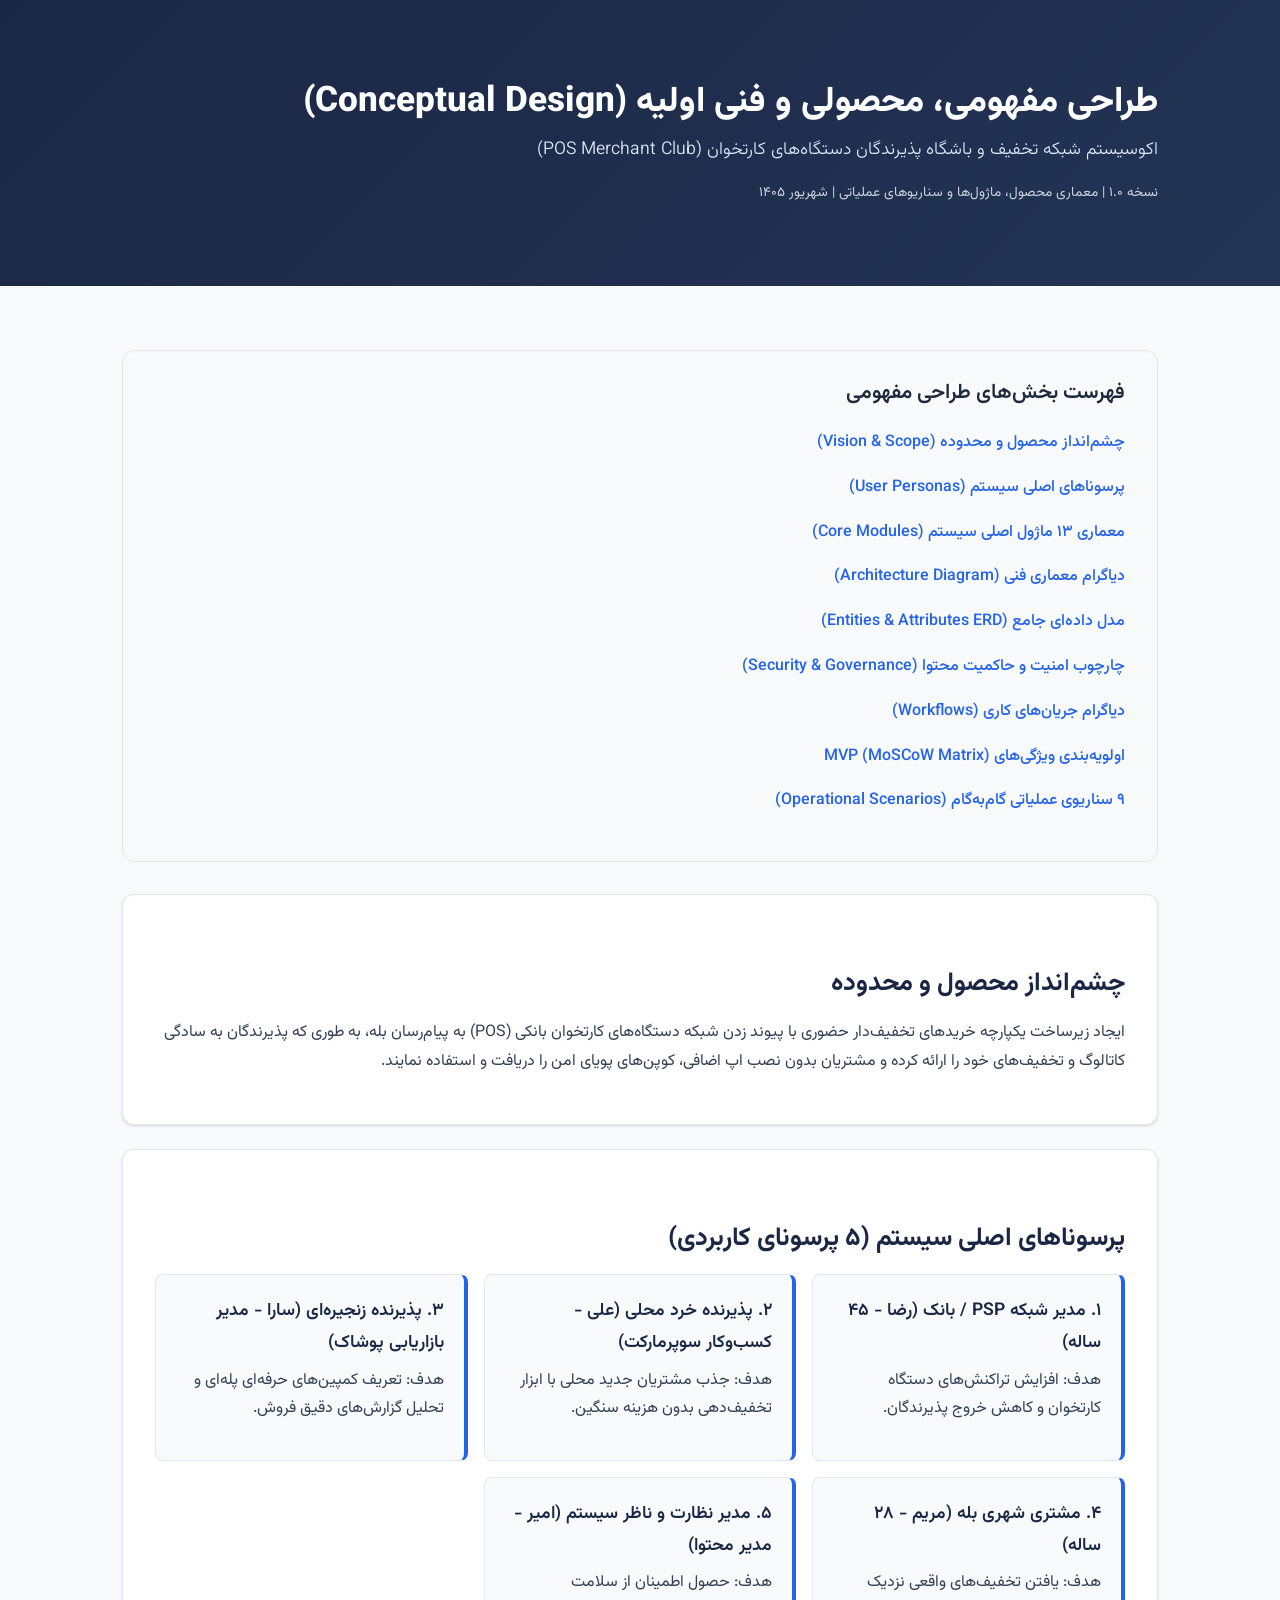
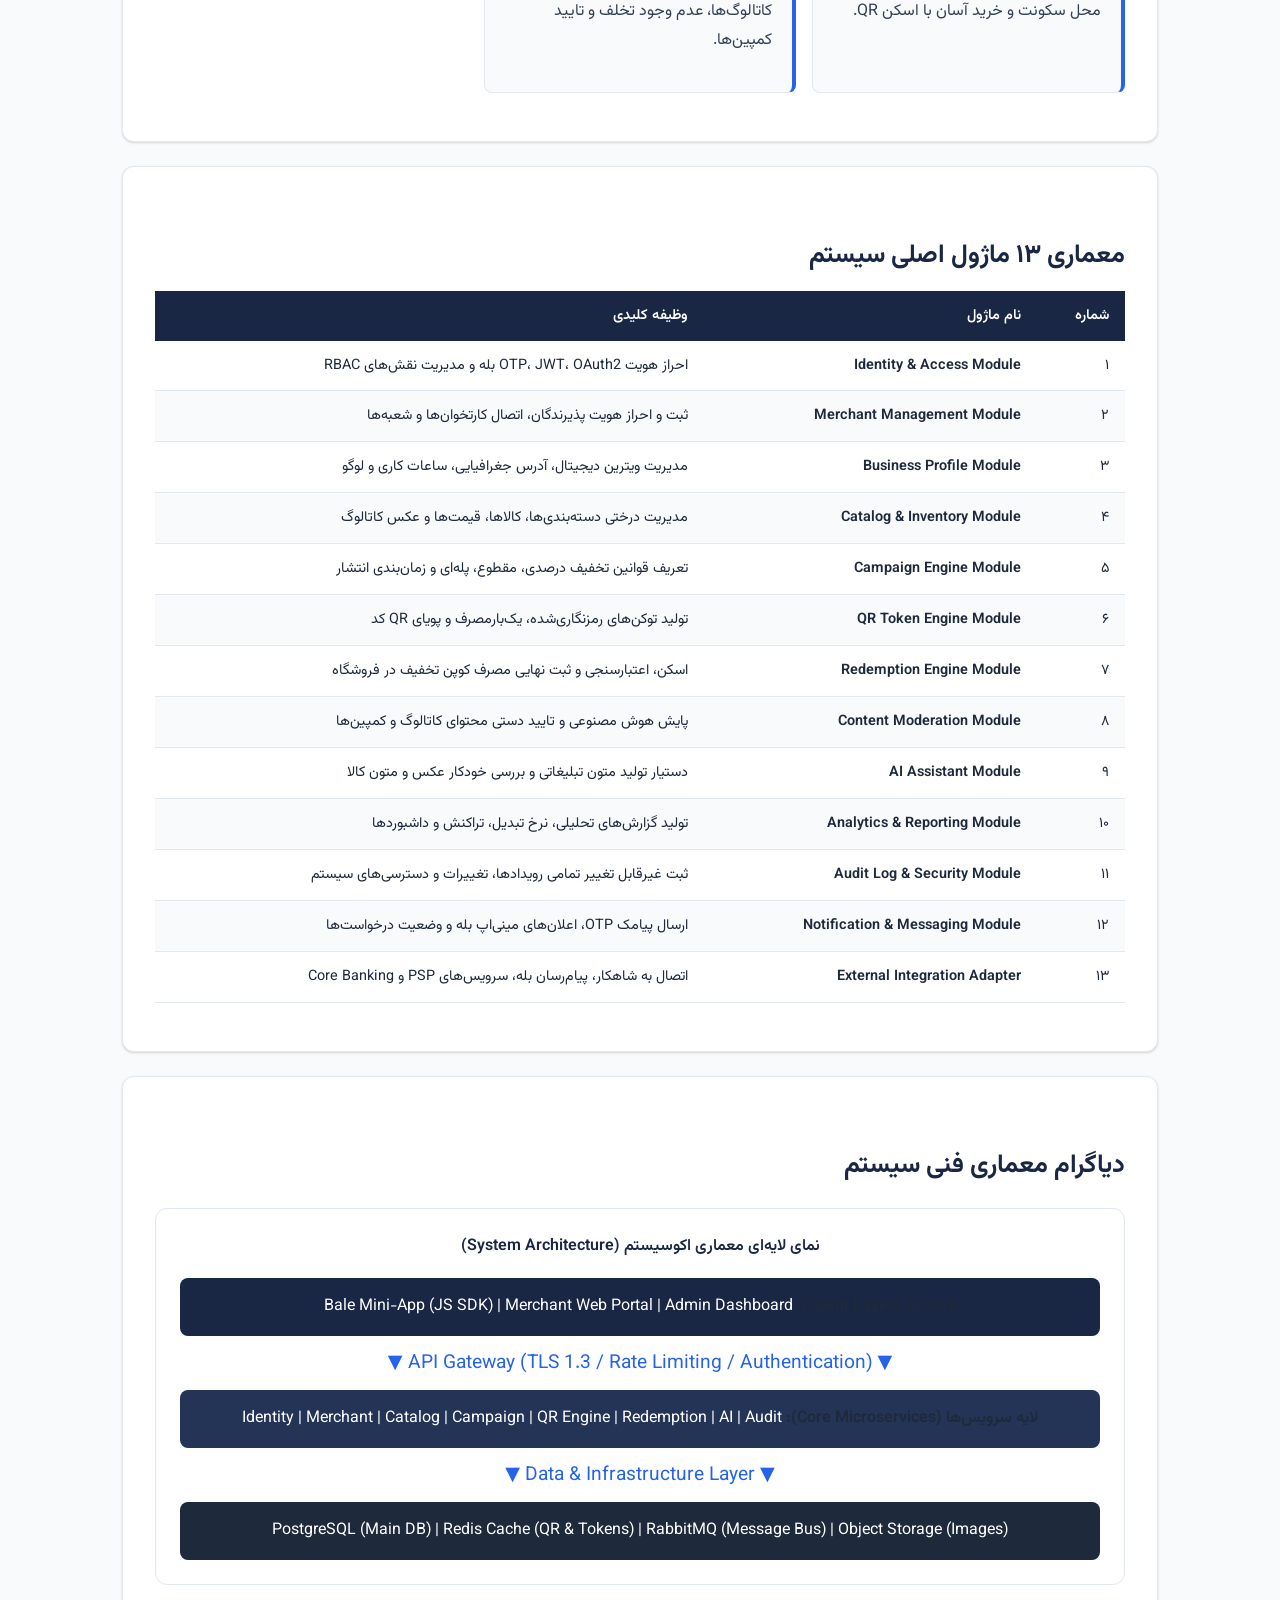
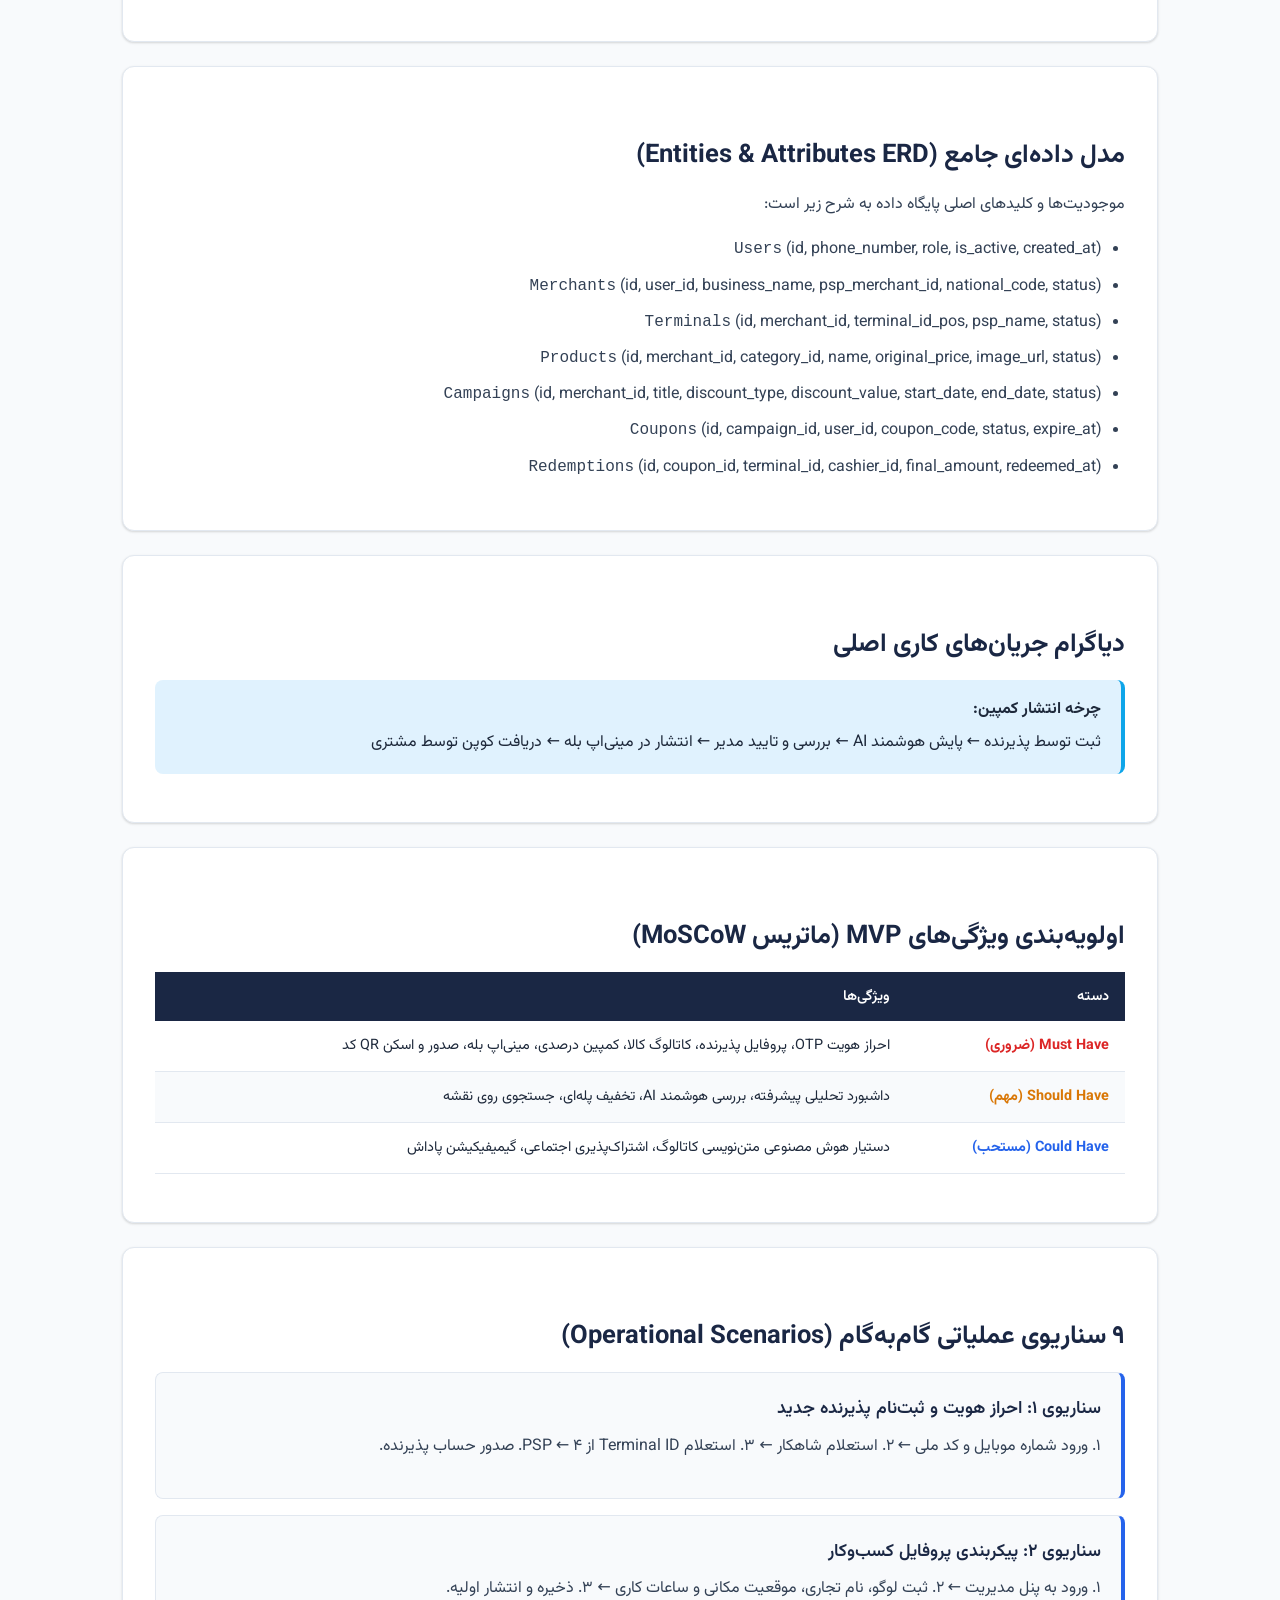
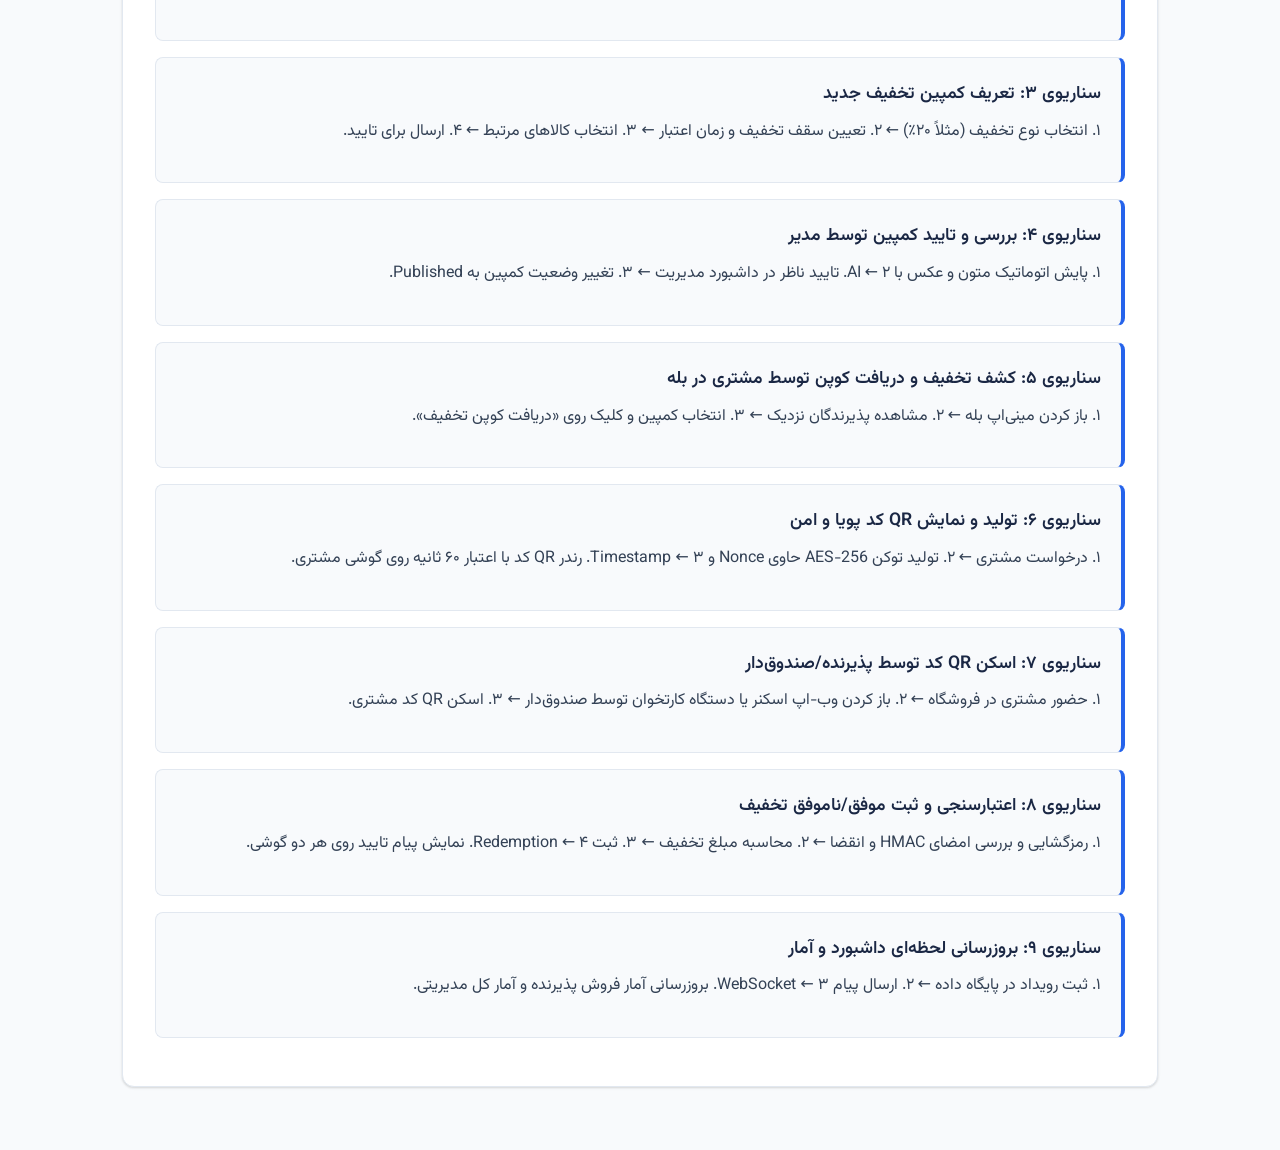
==== docs/02-conceptual-initial-design.html @ 0d18a117 "Add ecosystem concept documentation and presentation" ====
<!DOCTYPE html>
<html lang="fa" dir="rtl">
<head>
  <meta charset="UTF-8">
  <meta name="viewport" content="width=device-width, initial-scale=1.0">
  <title>طراحی مفهومی و اولیه - اکوسیستم شبکه تخفیف و باشگاه پذیرندگان POS</title>
  <link rel="stylesheet" href="../assets/shared-styles.css">
</head>
<body>
  <header class="doc-header">
    <div class="container">
      <h1>طراحی مفهومی، محصولی و فنی اولیه (Conceptual Design)</h1>
      <div class="subtitle">اکوسیستم شبکه تخفیف و باشگاه پذیرندگان دستگاه‌های کارتخوان (POS Merchant Club)</div>
      <div class="meta">نسخه ۱.۰ | معماری محصول، ماژول‌ها و سناریوهای عملیاتی | شهریور ۱۴۰۵</div>
    </div>
  </header>

  <div class="container">
    <nav class="toc">
      <h3>فهرست بخش‌های طراحی مفهومی</h3>
      <ol>
        <li><a href="#sec-vision">چشم‌انداز محصول و محدوده (Vision & Scope)</a></li>
        <li><a href="#sec-personas">پرسوناهای اصلی سیستم (User Personas)</a></li>
        <li><a href="#sec-modules">معماری ۱۳ ماژول اصلی سیستم (Core Modules)</a></li>
        <li><a href="#sec-architecture">دیاگرام معماری فنی (Architecture Diagram)</a></li>
        <li><a href="#sec-erd">مدل داده‌ای جامع (Entities & Attributes ERD)</a></li>
        <li><a href="#sec-governance">چارچوب امنیت و حاکمیت محتوا (Security & Governance)</a></li>
        <li><a href="#sec-workflows">دیاگرام جریان‌های کاری (Workflows)</a></li>
        <li><a href="#sec-moscow">اولویه‌بندی ویژگی‌های MVP (MoSCoW Matrix)</a></li>
        <li><a href="#sec-scenarios">۹ سناریوی عملیاتی گام‌به‌گام (Operational Scenarios)</a></li>
      </ol>
    </nav>

    <!-- VISION & SCOPE -->
    <section id="sec-vision" class="section">
      <h2>چشم‌انداز محصول و محدوده</h2>
      <p>ایجاد زیرساخت یکپارچه خریدهای تخفیف‌دار حضوری با پیوند زدن شبکه دستگاه‌های کارتخوان بانکی (POS) به پیام‌رسان بله، به طوری که پذیرندگان به سادگی کاتالوگ و تخفیف‌های خود را ارائه کرده و مشتریان بدون نصب اپ اضافی، کوپن‌های پویای امن را دریافت و استفاده نمایند.</p>
    </section>

    <!-- PERSONAS -->
    <section id="sec-personas" class="section">
      <h2>پرسوناهای اصلی سیستم (۵ پرسونای کاربردی)</h2>
      <div class="card-grid">
        <div class="card card-accent">
          <h4>۱. مدیر شبکه PSP / بانک (رضا - ۴۵ ساله)</h4>
          <p>هدف: افزایش تراکنش‌های دستگاه کارتخوان و کاهش خروج پذیرندگان.</p>
        </div>
        <div class="card card-accent">
          <h4>۲. پذیرنده خرد محلی (علی - کسب‌وکار سوپرمارکت)</h4>
          <p>هدف: جذب مشتریان جدید محلی با ابزار تخفیف‌دهی بدون هزینه سنگین.</p>
        </div>
        <div class="card card-accent">
          <h4>۳. پذیرنده زنجیره‌ای (سارا - مدیر بازاریابی پوشاک)</h4>
          <p>هدف: تعریف کمپین‌های حرفه‌ای پله‌ای و تحلیل گزارش‌های دقیق فروش.</p>
        </div>
        <div class="card card-accent">
          <h4>۴. مشتری شهری بله (مریم - ۲۸ ساله)</h4>
          <p>هدف: یافتن تخفیف‌های واقعی نزدیک محل سکونت و خرید آسان با اسکن QR.</p>
        </div>
        <div class="card card-accent">
          <h4>۵. مدیر نظارت و ناظر سیستم (امیر - مدیر محتوا)</h4>
          <p>هدف: حصول اطمینان از سلامت کاتالوگ‌ها، عدم وجود تخلف و تایید کمپین‌ها.</p>
        </div>
      </div>
    </section>

    <!-- MODULES -->
    <section id="sec-modules" class="section">
      <h2>معماری ۱۳ ماژول اصلی سیستم</h2>
      <table>
        <thead>
          <tr>
            <th>شماره</th>
            <th>نام ماژول</th>
            <th>وظیفه کلیدی</th>
          </tr>
        </thead>
        <tbody>
          <tr><td>۱</td><td><strong>Identity & Access Module</strong></td><td>احراز هویت OTP، JWT، OAuth2 بله و مدیریت نقش‌های RBAC</td></tr>
          <tr><td>۲</td><td><strong>Merchant Management Module</strong></td><td>ثبت و احراز هویت پذیرندگان، اتصال کارتخوان‌ها و شعبه‌ها</td></tr>
          <tr><td>۳</td><td><strong>Business Profile Module</strong></td><td>مدیریت ویترین دیجیتال، آدرس جغرافیایی، ساعات کاری و لوگو</td></tr>
          <tr><td>۴</td><td><strong>Catalog & Inventory Module</strong></td><td>مدیریت درختی دسته‌بندی‌ها، کالاها، قیمت‌ها و عکس کاتالوگ</td></tr>
          <tr><td>۵</td><td><strong>Campaign Engine Module</strong></td><td>تعریف قوانین تخفیف درصدی، مقطوع، پله‌ای و زمان‌بندی انتشار</td></tr>
          <tr><td>۶</td><td><strong>QR Token Engine Module</strong></td><td>تولید توکن‌های رمزنگاری‌شده، یک‌بارمصرف و پویای QR کد</td></tr>
          <tr><td>۷</td><td><strong>Redemption Engine Module</strong></td><td>اسکن، اعتبارسنجی و ثبت نهایی مصرف کوپن تخفیف در فروشگاه</td></tr>
          <tr><td>۸</td><td><strong>Content Moderation Module</strong></td><td>پایش هوش مصنوعی و تایید دستی محتوای کاتالوگ و کمپین‌ها</td></tr>
          <tr><td>۹</td><td><strong>AI Assistant Module</strong></td><td>دستیار تولید متون تبلیغاتی و بررسی خودکار عکس و متون کالا</td></tr>
          <tr><td>۱۰</td><td><strong>Analytics & Reporting Module</strong></td><td>تولید گزارش‌های تحلیلی، نرخ تبدیل، تراکنش و داشبوردها</td></tr>
          <tr><td>۱۱</td><td><strong>Audit Log & Security Module</strong></td><td>ثبت غیرقابل تغییر تمامی رویدادها، تغییرات و دسترسی‌های سیستم</td></tr>
          <tr><td>۱۲</td><td><strong>Notification & Messaging Module</strong></td><td>ارسال پیامک OTP، اعلان‌های مینی‌اپ بله و وضعیت درخواست‌ها</td></tr>
          <tr><td>۱۳</td><td><strong>External Integration Adapter</strong></td><td>اتصال به شاهکار، پیام‌رسان بله، سرویس‌های PSP و Core Banking</td></tr>
        </tbody>
      </table>
    </section>

    <!-- ARCHITECTURE DIAGRAM -->
    <section id="sec-architecture" class="section">
      <h2>دیاگرام معماری فنی سیستم</h2>
      <div class="diagram-container">
        <div class="diagram-title">نمای لایه‌ای معماری اکوسیستم (System Architecture)</div>
        <div style="text-align: center; line-height: 2;">
          <div style="background: var(--navy); color: white; padding: 0.8rem; border-radius: 8px; margin-bottom: 0.5rem;">
            <strong>لایه ارائه (Client Layer):</strong> Bale Mini-App (JS SDK) | Merchant Web Portal | Admin Dashboard
          </div>
          <div style="font-size: 1.2rem; color: var(--blue);">&#x25BC; API Gateway (TLS 1.3 / Rate Limiting / Authentication) &#x25BC;</div>
          <div style="background: var(--navy-light); color: white; padding: 0.8rem; border-radius: 8px; margin-top: 0.5rem; margin-bottom: 0.5rem;">
            <strong>لایه سرویس‌ها (Core Microservices):</strong> Identity | Merchant | Catalog | Campaign | QR Engine | Redemption | AI | Audit
          </div>
          <div style="font-size: 1.2rem; color: var(--blue);">&#x25BC; Data & Infrastructure Layer &#x25BC;</div>
          <div style="background: var(--gray-800); color: white; padding: 0.8rem; border-radius: 8px; margin-top: 0.5rem;">
            PostgreSQL (Main DB) | Redis Cache (QR & Tokens) | RabbitMQ (Message Bus) | Object Storage (Images)
          </div>
        </div>
      </div>
    </section>

    <!-- ERD -->
    <section id="sec-erd" class="section">
      <h2>مدل داده‌ای جامع (Entities & Attributes ERD)</h2>
      <p>موجودیت‌ها و کلیدهای اصلی پایگاه داده به شرح زیر است:</p>
      <ul>
        <li><code>Users</code> (id, phone_number, role, is_active, created_at)</li>
        <li><code>Merchants</code> (id, user_id, business_name, psp_merchant_id, national_code, status)</li>
        <li><code>Terminals</code> (id, merchant_id, terminal_id_pos, psp_name, status)</li>
        <li><code>Products</code> (id, merchant_id, category_id, name, original_price, image_url, status)</li>
        <li><code>Campaigns</code> (id, merchant_id, title, discount_type, discount_value, start_date, end_date, status)</li>
        <li><code>Coupons</code> (id, campaign_id, user_id, coupon_code, status, expire_at)</li>
        <li><code>Redemptions</code> (id, coupon_id, terminal_id, cashier_id, final_amount, redeemed_at)</li>
      </ul>
    </section>

    <!-- WORKFLOWS -->
    <section id="sec-workflows" class="section">
      <h2>دیاگرام جریان‌های کاری اصلی</h2>
      <div class="callout callout-info">
        <div class="callout-title">چرخه انتشار کمپین:</div>
        ثبت توسط پذیرنده &larr; پایش هوشمند AI &larr; بررسی و تایید مدیر &larr; انتشار در مینی‌اپ بله &larr; دریافت کوپن توسط مشتری
      </div>
    </section>

    <!-- MoSCoW -->
    <section id="sec-moscow" class="section">
      <h2>اولویه‌بندی ویژگی‌های MVP (ماتریس MoSCoW)</h2>
      <table>
        <thead>
          <tr>
            <th>دسته</th>
            <th>ویژگی‌ها</th>
          </tr>
        </thead>
        <tbody>
          <tr><td class="priority-must">Must Have (ضروری)</td><td>احراز هویت OTP، پروفایل پذیرنده، کاتالوگ کالا، کمپین درصدی، مینی‌اپ بله، صدور و اسکن QR کد</td></tr>
          <tr><td class="priority-should">Should Have (مهم)</td><td>داشبورد تحلیلی پیشرفته، بررسی هوشمند AI، تخفیف پله‌ای، جستجوی روی نقشه</td></tr>
          <tr><td class="priority-could">Could Have (مستحب)</td><td>دستیار هوش مصنوعی متن‌نویسی کاتالوگ، اشتراک‌پذیری اجتماعی، گیمیفیکیشن پاداش</td></tr>
        </tbody>
      </table>
    </section>

    <!-- SCENARIOS -->
    <section id="sec-scenarios" class="section">
      <h2>۹ سناریوی عملیاتی گام‌به‌گام (Operational Scenarios)</h2>

      <div class="card card-accent" style="margin-bottom: 1rem;">
        <h4>سناریوی ۱: احراز هویت و ثبت‌نام پذیرنده جدید</h4>
        <p>۱. ورود شماره موبایل و کد ملی &larr; ۲. استعلام شاهکار &larr; ۳. استعلام Terminal ID از PSP &larr; ۴. صدور حساب پذیرنده.</p>
      </div>

      <div class="card card-accent" style="margin-bottom: 1rem;">
        <h4>سناریوی ۲: پیکربندی پروفایل کسب‌وکار</h4>
        <p>۱. ورود به پنل مدیریت &larr; ۲. ثبت لوگو، نام تجاری، موقعیت مکانی و ساعات کاری &larr; ۳. ذخیره و انتشار اولیه.</p>
      </div>

      <div class="card card-accent" style="margin-bottom: 1rem;">
        <h4>سناریوی ۳: تعریف کمپین تخفیف جدید</h4>
        <p>۱. انتخاب نوع تخفیف (مثلاً ۲۰٪) &larr; ۲. تعیین سقف تخفیف و زمان اعتبار &larr; ۳. انتخاب کالاهای مرتبط &larr; ۴. ارسال برای تایید.</p>
      </div>

      <div class="card card-accent" style="margin-bottom: 1rem;">
        <h4>سناریوی ۴: بررسی و تایید کمپین توسط مدیر</h4>
        <p>۱. پایش اتوماتیک متون و عکس با AI &larr; ۲. تایید ناظر در داشبورد مدیریت &larr; ۳. تغییر وضعیت کمپین به Published.</p>
      </div>

      <div class="card card-accent" style="margin-bottom: 1rem;">
        <h4>سناریوی ۵: کشف تخفیف و دریافت کوپن توسط مشتری در بله</h4>
        <p>۱. باز کردن مینی‌اپ بله &larr; ۲. مشاهده پذیرندگان نزدیک &larr; ۳. انتخاب کمپین و کلیک روی «دریافت کوپن تخفیف».</p>
      </div>

      <div class="card card-accent" style="margin-bottom: 1rem;">
        <h4>سناریوی ۶: تولید و نمایش QR کد پویا و امن</h4>
        <p>۱. درخواست مشتری &larr; ۲. تولید توکن AES-256 حاوی Nonce و Timestamp &larr; ۳. رندر QR کد با اعتبار ۶۰ ثانیه روی گوشی مشتری.</p>
      </div>

      <div class="card card-accent" style="margin-bottom: 1rem;">
        <h4>سناریوی ۷: اسکن QR کد توسط پذیرنده/صندوق‌دار</h4>
        <p>۱. حضور مشتری در فروشگاه &larr; ۲. باز کردن وب-اپ اسکنر یا دستگاه کارتخوان توسط صندوق‌دار &larr; ۳. اسکن QR کد مشتری.</p>
      </div>

      <div class="card card-accent" style="margin-bottom: 1rem;">
        <h4>سناریوی ۸: اعتبارسنجی و ثبت موفق/ناموفق تخفیف</h4>
        <p>۱. رمزگشایی و بررسی امضای HMAC و انقضا &larr; ۲. محاسبه مبلغ تخفیف &larr; ۳. ثبت Redemption &larr; ۴. نمایش پیام تایید روی هر دو گوشی.</p>
      </div>

      <div class="card card-accent" style="margin-bottom: 1rem;">
        <h4>سناریوی ۹: بروزرسانی لحظه‌ای داشبورد و آمار</h4>
        <p>۱. ثبت رویداد در پایگاه داده &larr; ۲. ارسال پیام WebSocket &larr; ۳. بروزرسانی آمار فروش پذیرنده و آمار کل مدیریتی.</p>
      </div>

    </section>

  </div>
</body>
</html>
---- assets/shared-styles.css ----
/* Shared Styles - Discount Network Ecosystem Documentation */
@import url('https://fonts.googleapis.com/css2?family=Vazirmatn:wght@100;200;300;400;500;600;700;800;900&display=swap');

:root {
  --navy: #1a2744;
  --navy-light: #243456;
  --blue: #2563eb;
  --blue-light: #3b82f6;
  --blue-pale: #dbeafe;
  --accent: #0ea5e9;
  --accent-light: #e0f2fe;
  --green: #059669;
  --green-light: #d1fae5;
  --amber: #d97706;
  --amber-light: #fef3c7;
  --red: #dc2626;
  --red-light: #fee2e2;
  --purple: #7c3aed;
  --purple-light: #ede9fe;
  --gray-50: #f8fafc;
  --gray-100: #f1f5f9;
  --gray-200: #e2e8f0;
  --gray-300: #cbd5e1;
  --gray-400: #94a3b8;
  --gray-500: #64748b;
  --gray-600: #475569;
  --gray-700: #334155;
  --gray-800: #1e293b;
  --gray-900: #0f172a;
  --white: #ffffff;
  --shadow-sm: 0 1px 2px rgba(0,0,0,0.05);
  --shadow: 0 1px 3px rgba(0,0,0,0.1), 0 1px 2px rgba(0,0,0,0.06);
  --shadow-md: 0 4px 6px -1px rgba(0,0,0,0.1), 0 2px 4px -1px rgba(0,0,0,0.06);
  --shadow-lg: 0 10px 15px -3px rgba(0,0,0,0.1), 0 4px 6px -2px rgba(0,0,0,0.05);
  --radius: 8px;
  --radius-lg: 12px;
  --radius-xl: 16px;
}

*, *::before, *::after { box-sizing: border-box; margin: 0; padding: 0; }

html { font-size: 16px; scroll-behavior: smooth; }

body {
  font-family: 'Vazirmatn', system-ui, -apple-system, sans-serif;
  direction: rtl;
  text-align: right;
  line-height: 1.8;
  color: var(--gray-800);
  background: var(--gray-50);
  -webkit-font-smoothing: antialiased;
}

/* Typography */
h1 { font-size: 2rem; font-weight: 800; color: var(--navy); margin-bottom: 1rem; line-height: 1.3; }
h2 { font-size: 1.6rem; font-weight: 700; color: var(--navy); margin: 2.5rem 0 1rem; line-height: 1.4; }
h3 { font-size: 1.3rem; font-weight: 600; color: var(--gray-800); margin: 2rem 0 0.75rem; }
h4 { font-size: 1.1rem; font-weight: 600; color: var(--gray-700); margin: 1.5rem 0 0.5rem; }
p { margin-bottom: 1rem; color: var(--gray-700); }
strong { font-weight: 600; color: var(--gray-800); }

/* Container */
.container { max-width: 1100px; margin: 0 auto; padding: 2rem; }

/* Document Header */
.doc-header {
  background: linear-gradient(135deg, var(--navy) 0%, var(--navy-light) 100%);
  color: var(--white);
  padding: 3rem 2rem;
  margin-bottom: 2rem;
}
.doc-header h1 { color: var(--white); font-size: 2.2rem; margin-bottom: 0.5rem; }
.doc-header .subtitle { color: var(--blue-pale); font-size: 1.1rem; font-weight: 300; }
.doc-header .meta { color: var(--gray-300); font-size: 0.85rem; margin-top: 1rem; }

/* Section */
.section {
  background: var(--white);
  border-radius: var(--radius-lg);
  padding: 2rem;
  margin-bottom: 1.5rem;
  box-shadow: var(--shadow);
  border: 1px solid var(--gray-200);
}
.section-number {
  display: inline-block;
  background: var(--navy);
  color: var(--white);
  width: 32px; height: 32px;
  border-radius: 50%;
  text-align: center;
  line-height: 32px;
  font-size: 0.85rem;
  font-weight: 700;
  margin-left: 0.75rem;
  vertical-align: middle;
}

/* Cards */
.card-grid { display: grid; grid-template-columns: repeat(auto-fit, minmax(280px, 1fr)); gap: 1rem; margin: 1rem 0; }
.card {
  background: var(--gray-50);
  border: 1px solid var(--gray-200);
  border-radius: var(--radius);
  padding: 1.25rem;
}
.card-accent { border-right: 4px solid var(--blue); }
.card h4 { margin-top: 0; color: var(--navy); }
.card-icon { font-size: 1.5rem; margin-bottom: 0.5rem; }

/* Tables */
table { width: 100%; border-collapse: collapse; margin: 1rem 0; font-size: 0.9rem; }
thead th {
  background: var(--navy);
  color: var(--white);
  padding: 0.75rem 1rem;
  text-align: right;
  font-weight: 600;
}
tbody td { padding: 0.75rem 1rem; border-bottom: 1px solid var(--gray-200); }
tbody tr:nth-child(even) { background: var(--gray-50); }
tbody tr:hover { background: var(--blue-pale); }

/* Tags/Badges */
.badge {
  display: inline-block;
  padding: 0.2rem 0.6rem;
  border-radius: 100px;
  font-size: 0.75rem;
  font-weight: 600;
}
.badge-blue { background: var(--blue-pale); color: var(--blue); }
.badge-green { background: var(--green-light); color: var(--green); }
.badge-amber { background: var(--amber-light); color: var(--amber); }
.badge-red { background: var(--red-light); color: var(--red); }
.badge-purple { background: var(--purple-light); color: var(--purple); }

/* Lists */
ul, ol { padding-right: 1.5rem; margin-bottom: 1rem; }
li { margin-bottom: 0.4rem; color: var(--gray-700); }

/* Callouts */
.callout {
  padding: 1rem 1.25rem;
  border-radius: var(--radius);
  margin: 1rem 0;
  border-right: 4px solid;
}
.callout-info { background: var(--accent-light); border-color: var(--accent); }
.callout-warning { background: var(--amber-light); border-color: var(--amber); }
.callout-assumption { background: var(--purple-light); border-color: var(--purple); }
.callout-critical { background: var(--red-light); border-color: var(--red); }
.callout-title { font-weight: 700; margin-bottom: 0.25rem; }

/* Diagrams */
.diagram-container {
  background: var(--white);
  border: 1px solid var(--gray-200);
  border-radius: var(--radius-lg);
  padding: 1.5rem;
  margin: 1.5rem 0;
  overflow-x: auto;
}
.diagram-title { font-weight: 600; color: var(--navy); margin-bottom: 1rem; text-align: center; }

/* Flow nodes */
.flow { display: flex; align-items: center; justify-content: center; flex-wrap: wrap; gap: 0.5rem; margin: 1rem 0; direction: ltr; }
.flow-node {
  padding: 0.6rem 1.2rem;
  border-radius: var(--radius);
  font-size: 0.85rem;
  font-weight: 500;
  white-space: nowrap;
}
.flow-arrow { color: var(--gray-400); font-size: 1.2rem; }

/* SWOT */
.swot-grid { display: grid; grid-template-columns: 1fr 1fr; gap: 1rem; margin: 1rem 0; }
.swot-cell { padding: 1.25rem; border-radius: var(--radius); }
.swot-s { background: var(--green-light); border: 1px solid #a7f3d0; }
.swot-w { background: var(--red-light); border: 1px solid #fecaca; }
.swot-o { background: var(--blue-pale); border: 1px solid #bfdbfe; }
.swot-t { background: var(--amber-light); border: 1px solid #fde68a; }
.swot-cell h4 { margin-top: 0; }

/* Priority Matrix */
.priority-must { color: var(--red); font-weight: 700; }
.priority-should { color: var(--amber); font-weight: 700; }
.priority-could { color: var(--blue); font-weight: 700; }

/* TOC */
.toc {
  background: var(--gray-50);
  border: 1px solid var(--gray-200);
  border-radius: var(--radius-lg);
  padding: 1.5rem 2rem;
  margin-bottom: 2rem;
}
.toc h3 { margin-top: 0; }
.toc ol { counter-reset: toc; list-style: none; padding: 0; }
.toc li { counter-increment: toc; padding: 0.3rem 0; }
.toc a { color: var(--blue); text-decoration: none; font-weight: 500; }
.toc a:hover { text-decoration: underline; }

/* Print */
@media print {
  body { background: white; }
  .section { box-shadow: none; border: 1px solid #ddd; page-break-inside: avoid; }
  .doc-header { background: var(--navy) !important; -webkit-print-color-adjust: exact; print-color-adjust: exact; }
}

/* Responsive */
@media (max-width: 768px) {
  .container { padding: 1rem; }
  h1 { font-size: 1.5rem; }
  h2 { font-size: 1.3rem; }
  .card-grid { grid-template-columns: 1fr; }
  .swot-grid { grid-template-columns: 1fr; }
  table { font-size: 0.8rem; }
  thead th, tbody td { padding: 0.5rem; }
  .doc-header { padding: 2rem 1rem; }
}
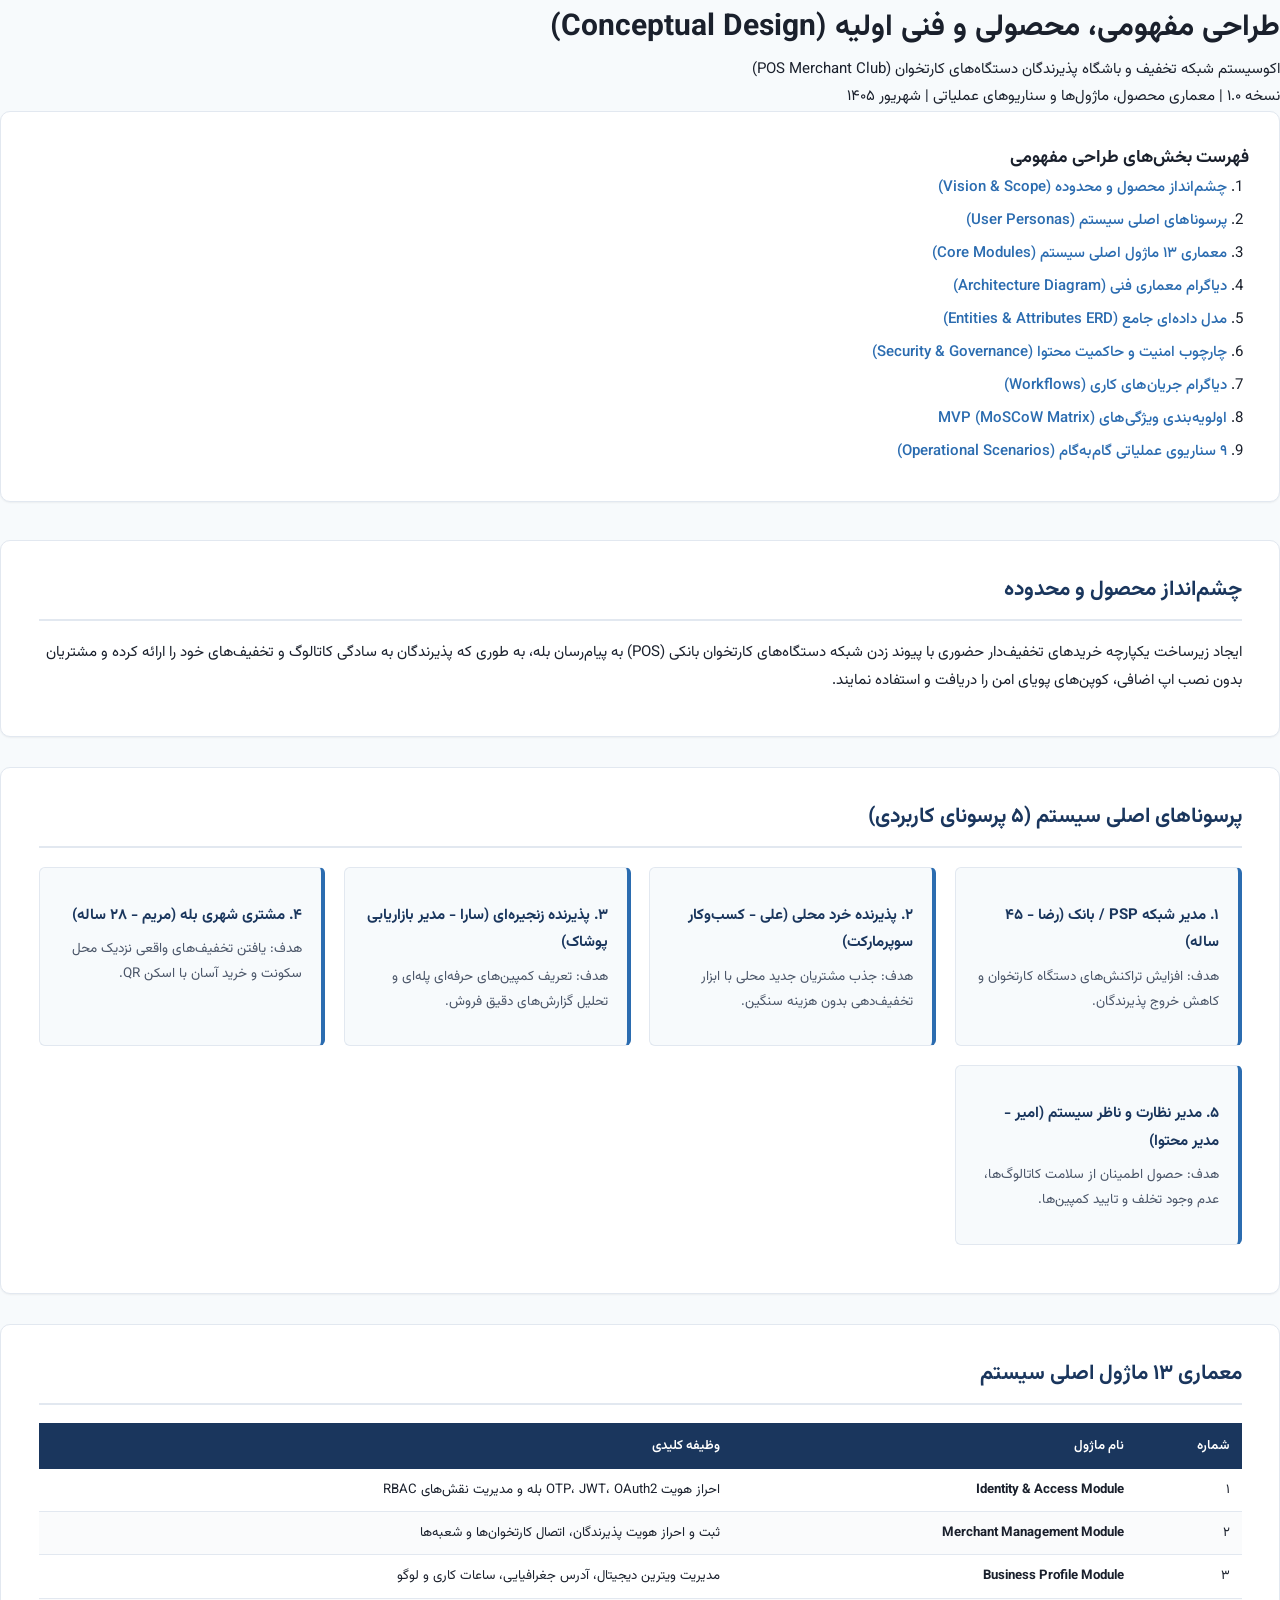
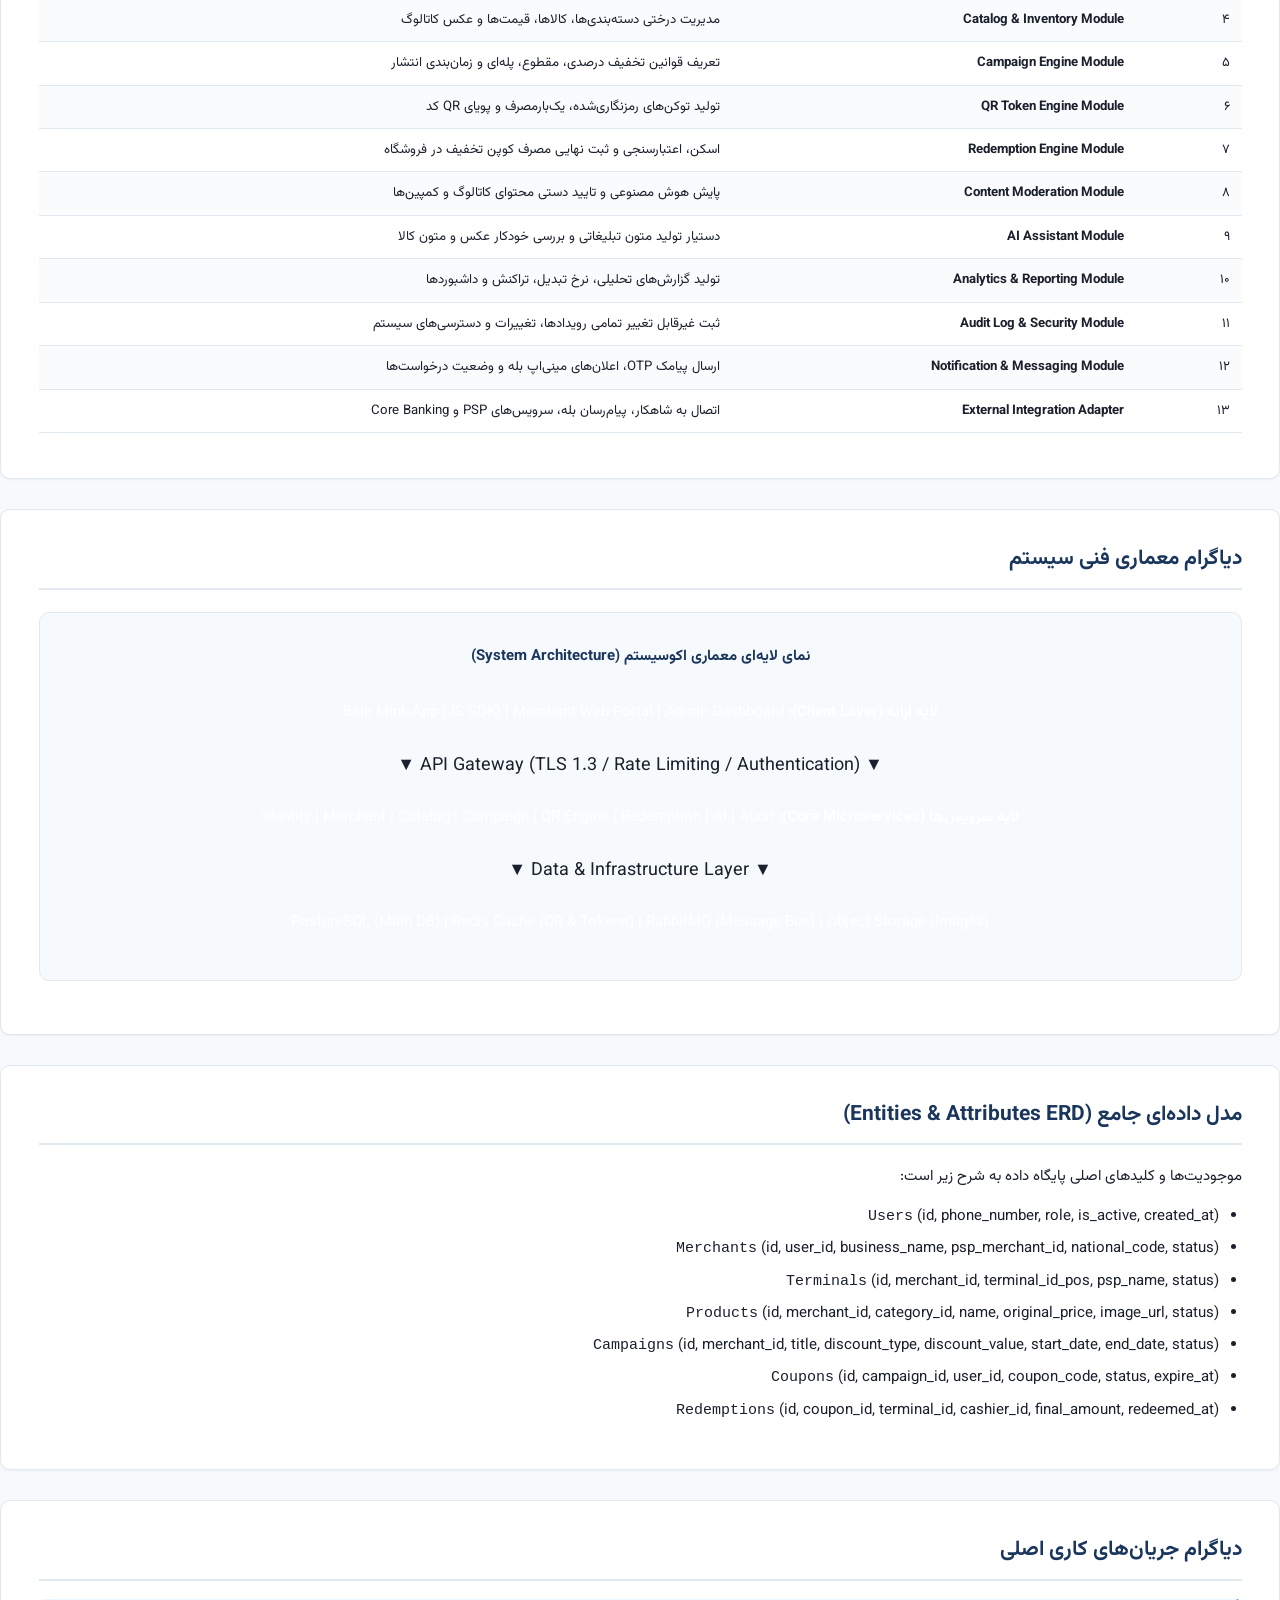
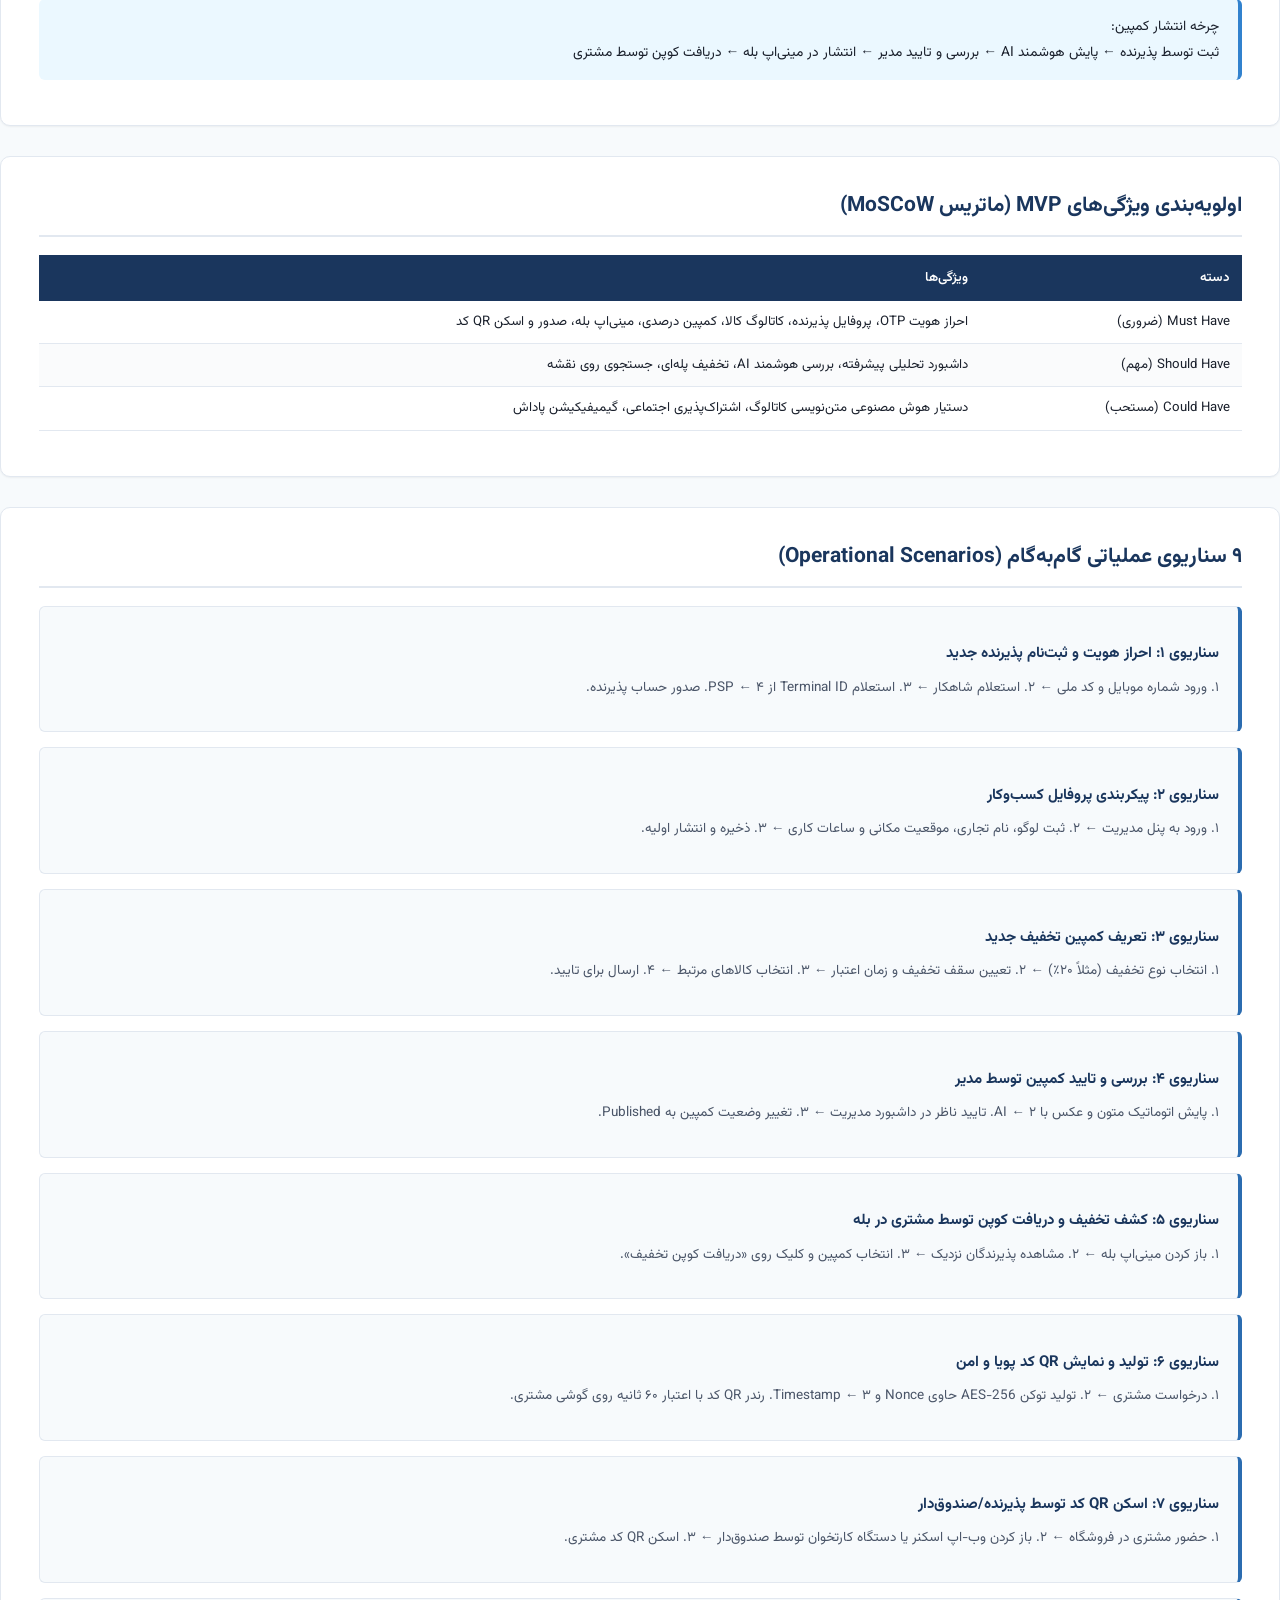
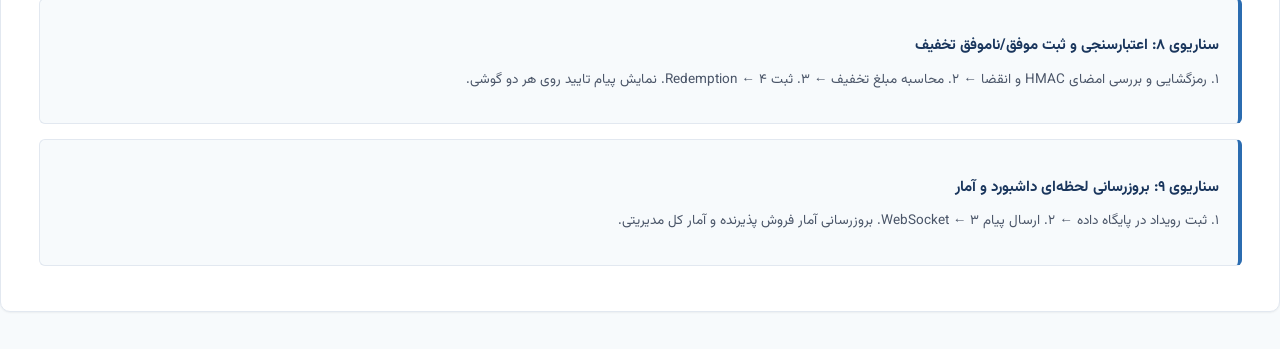
==== commit 8b3fbe9a: "Fix public report stylesheet paths" ====
--- a/docs/02-conceptual-initial-design.html
+++ b/docs/02-conceptual-initial-design.html
@@ -4,7 +4,7 @@
   <meta charset="UTF-8">
   <meta name="viewport" content="width=device-width, initial-scale=1.0">
   <title>طراحی مفهومی و اولیه - اکوسیستم شبکه تخفیف و باشگاه پذیرندگان POS</title>
-  <link rel="stylesheet" href="../assets/shared-styles.css">
+  <link rel="stylesheet" href="assets/shared-styles.css">
 </head>
 <body>
   <header class="doc-header">
--- a/docs/assets/shared-styles.css
+++ b/docs/assets/shared-styles.css
@@ -0,0 +1,302 @@
+/* shared-styles.css — Foundation for management reports */
+@import url('https://fonts.googleapis.com/css2?family=Vazirmatn:wght@100;200;300;400;500;600;700;800;900&display=swap');
+
+:root {
+  --color-primary: #1a365d;
+  --color-primary-light: #2c5282;
+  --color-primary-lighter: #3b82b6;
+  --color-accent: #2b6cb0;
+  --color-accent-light: #4299e1;
+  --color-bg: #ffffff;
+  --color-bg-alt: #f7fafc;
+  --color-bg-section: #edf2f7;
+  --color-text: #1a202c;
+  --color-text-light: #4a5568;
+  --color-text-lighter: #718096;
+  --color-border: #e2e8f0;
+  --color-border-dark: #cbd5e0;
+  --color-success: #38a169;
+  --color-success-bg: #f0fff4;
+  --color-warning: #d69e2e;
+  --color-warning-bg: #fffff0;
+  --color-danger: #e53e3e;
+  --color-danger-bg: #fff5f5;
+  --color-info: #3182ce;
+  --color-info-bg: #ebf8ff;
+  --font-family: 'Vazirmatn', 'Tahoma', sans-serif;
+  --shadow-sm: 0 1px 2px rgba(0,0,0,0.05);
+  --shadow-md: 0 4px 6px rgba(0,0,0,0.07);
+  --shadow-lg: 0 10px 15px rgba(0,0,0,0.1);
+  --radius-sm: 6px;
+  --radius-md: 10px;
+  --radius-lg: 16px;
+}
+
+*, *::before, *::after { box-sizing: border-box; margin: 0; padding: 0; }
+
+html { font-size: 15px; scroll-behavior: smooth; }
+
+body {
+  font-family: var(--font-family);
+  color: var(--color-text);
+  background: var(--color-bg-alt);
+  line-height: 1.85;
+  direction: rtl;
+  text-align: right;
+}
+
+.report-container {
+  max-width: 1100px;
+  margin: 0 auto;
+  padding: 2rem 1.5rem;
+}
+
+/* Header */
+.report-header {
+  background: linear-gradient(135deg, var(--color-primary) 0%, var(--color-primary-light) 100%);
+  color: #fff;
+  padding: 3rem 2.5rem;
+  border-radius: var(--radius-lg);
+  margin-bottom: 2rem;
+  text-align: center;
+  box-shadow: var(--shadow-lg);
+}
+.report-header h1 { font-size: 1.9rem; font-weight: 800; margin-bottom: 0.5rem; line-height: 1.5; }
+.report-header .subtitle { font-size: 1.15rem; font-weight: 300; opacity: 0.9; margin-bottom: 1rem; }
+.report-header .meta { font-size: 0.85rem; opacity: 0.75; display: flex; justify-content: center; gap: 2rem; flex-wrap: wrap; }
+
+/* Table of Contents */
+.toc {
+  background: var(--color-bg);
+  border: 1px solid var(--color-border);
+  border-radius: var(--radius-md);
+  padding: 2rem;
+  margin-bottom: 2.5rem;
+  box-shadow: var(--shadow-sm);
+}
+.toc h2 { font-size: 1.3rem; color: var(--color-primary); margin-bottom: 1rem; border-bottom: 2px solid var(--color-primary); padding-bottom: 0.5rem; }
+.toc ol { padding-right: 1.5rem; }
+.toc li { margin-bottom: 0.35rem; }
+.toc a { color: var(--color-accent); text-decoration: none; font-weight: 500; transition: color 0.2s; }
+.toc a:hover { color: var(--color-primary); text-decoration: underline; }
+
+/* Section */
+.section {
+  background: var(--color-bg);
+  border: 1px solid var(--color-border);
+  border-radius: var(--radius-md);
+  padding: 2rem 2.5rem;
+  margin-bottom: 2rem;
+  box-shadow: var(--shadow-sm);
+  page-break-inside: avoid;
+}
+.section h2 {
+  font-size: 1.4rem;
+  color: var(--color-primary);
+  margin-bottom: 1.2rem;
+  padding-bottom: 0.6rem;
+  border-bottom: 2px solid var(--color-border);
+  display: flex;
+  align-items: center;
+  gap: 0.5rem;
+}
+.section h3 {
+  font-size: 1.1rem;
+  color: var(--color-primary-light);
+  margin: 1.5rem 0 0.8rem;
+  padding-right: 0.75rem;
+  border-right: 3px solid var(--color-accent-light);
+}
+.section h4 {
+  font-size: 1rem;
+  color: var(--color-text);
+  font-weight: 700;
+  margin: 1rem 0 0.5rem;
+}
+.section-number {
+  display: inline-flex;
+  align-items: center;
+  justify-content: center;
+  width: 2rem;
+  height: 2rem;
+  background: var(--color-primary);
+  color: #fff;
+  border-radius: 50%;
+  font-size: 0.85rem;
+  font-weight: 700;
+  flex-shrink: 0;
+}
+
+.section p { margin-bottom: 0.8rem; }
+.section ul, .section ol { padding-right: 1.5rem; margin-bottom: 1rem; }
+.section li { margin-bottom: 0.3rem; }
+
+/* Cards */
+.card-grid {
+  display: grid;
+  grid-template-columns: repeat(auto-fit, minmax(280px, 1fr));
+  gap: 1.25rem;
+  margin: 1.25rem 0;
+}
+.card {
+  background: var(--color-bg-alt);
+  border: 1px solid var(--color-border);
+  border-radius: var(--radius-sm);
+  padding: 1.25rem;
+  transition: box-shadow 0.2s;
+}
+.card:hover { box-shadow: var(--shadow-md); }
+.card h4 { color: var(--color-primary); margin-bottom: 0.5rem; font-size: 1rem; }
+.card p { font-size: 0.9rem; color: var(--color-text-light); }
+
+.card-accent {
+  border-right: 4px solid var(--color-accent);
+}
+
+/* Badges */
+.badge { display: inline-block; padding: 0.15rem 0.6rem; border-radius: 20px; font-size: 0.75rem; font-weight: 600; }
+.badge-primary { background: var(--color-primary); color: #fff; }
+.badge-success { background: var(--color-success); color: #fff; }
+.badge-warning { background: var(--color-warning); color: #fff; }
+.badge-danger { background: var(--color-danger); color: #fff; }
+.badge-info { background: var(--color-info); color: #fff; }
+.badge-outline { background: transparent; border: 1px solid var(--color-border-dark); color: var(--color-text-light); }
+
+/* Callouts */
+.callout {
+  padding: 1rem 1.25rem;
+  border-radius: var(--radius-sm);
+  margin: 1rem 0;
+  font-size: 0.92rem;
+  border-right: 4px solid;
+}
+.callout-info { background: var(--color-info-bg); border-color: var(--color-info); }
+.callout-warning { background: var(--color-warning-bg); border-color: var(--color-warning); }
+.callout-danger { background: var(--color-danger-bg); border-color: var(--color-danger); }
+.callout-success { background: var(--color-success-bg); border-color: var(--color-success); }
+.callout strong { display: block; margin-bottom: 0.3rem; }
+
+/* Tables */
+table {
+  width: 100%;
+  border-collapse: collapse;
+  margin: 1rem 0;
+  font-size: 0.88rem;
+}
+thead { background: var(--color-primary); color: #fff; }
+th { padding: 0.7rem 0.8rem; text-align: right; font-weight: 600; }
+td { padding: 0.6rem 0.8rem; border-bottom: 1px solid var(--color-border); }
+tbody tr:hover { background: var(--color-bg-alt); }
+tbody tr:nth-child(even) { background: #fafbfc; }
+
+/* Flow Diagrams */
+.flow {
+  display: flex;
+  align-items: center;
+  gap: 0;
+  overflow-x: auto;
+  padding: 1.5rem 0;
+  direction: ltr;
+  flex-wrap: wrap;
+  justify-content: center;
+}
+.flow-node {
+  background: var(--color-primary);
+  color: #fff;
+  padding: 0.6rem 1rem;
+  border-radius: var(--radius-sm);
+  font-size: 0.82rem;
+  font-weight: 500;
+  text-align: center;
+  min-width: 100px;
+  white-space: nowrap;
+  direction: rtl;
+}
+.flow-arrow {
+  color: var(--color-accent);
+  font-size: 1.4rem;
+  padding: 0 0.3rem;
+  flex-shrink: 0;
+}
+.flow-node.flow-node-alt {
+  background: var(--color-accent);
+}
+.flow-node.flow-node-success {
+  background: var(--color-success);
+}
+.flow-node.flow-node-warning {
+  background: var(--color-warning);
+}
+.flow-node.flow-node-danger {
+  background: var(--color-danger);
+}
+
+/* SWOT Grid */
+.swot-grid {
+  display: grid;
+  grid-template-columns: 1fr 1fr;
+  gap: 1.25rem;
+  margin: 1.25rem 0;
+}
+.swot-cell {
+  padding: 1.5rem;
+  border-radius: var(--radius-sm);
+  min-height: 180px;
+}
+.swot-cell h4 { margin-bottom: 0.75rem; font-size: 1.05rem; }
+.swot-cell ul { padding-right: 1.2rem; }
+.swot-cell li { margin-bottom: 0.3rem; font-size: 0.9rem; }
+.swot-strengths { background: #f0fff4; border: 2px solid #38a169; }
+.swot-strengths h4 { color: #276749; }
+.swot-weaknesses { background: #fff5f5; border: 2px solid #e53e3e; }
+.swot-weaknesses h4 { color: #9b2c2c; }
+.swot-opportunities { background: #ebf8ff; border: 2px solid #3182ce; }
+.swot-opportunities h4 { color: #2a4365; }
+.swot-threats { background: #fffff0; border: 2px solid #d69e2e; }
+.swot-threats h4 { color: #744210; }
+
+/* Diagram container */
+.diagram-container {
+  background: var(--color-bg-alt);
+  border: 1px solid var(--color-border);
+  border-radius: var(--radius-md);
+  padding: 2rem;
+  margin: 1.5rem 0;
+  text-align: center;
+  overflow-x: auto;
+}
+.diagram-container .diagram-title {
+  font-weight: 700;
+  color: var(--color-primary);
+  margin-bottom: 1rem;
+  font-size: 1rem;
+}
+
+/* Responsive */
+@media (max-width: 768px) {
+  html { font-size: 14px; }
+  .report-container { padding: 1rem; }
+  .report-header { padding: 2rem 1.5rem; }
+  .report-header h1 { font-size: 1.4rem; }
+  .section { padding: 1.25rem; }
+  .card-grid { grid-template-columns: 1fr; }
+  .swot-grid { grid-template-columns: 1fr; }
+  .flow { flex-direction: column; }
+  .flow-arrow { transform: rotate(90deg); }
+  table { font-size: 0.8rem; }
+  th, td { padding: 0.4rem; }
+}
+
+@media (max-width: 480px) {
+  .report-header h1 { font-size: 1.2rem; }
+  .report-header .meta { flex-direction: column; gap: 0.3rem; }
+}
+
+/* Print */
+@media print {
+  body { background: #fff; }
+  .report-container { max-width: 100%; padding: 0; }
+  .section { box-shadow: none; border: 1px solid #ccc; break-inside: avoid; }
+  .toc { break-after: page; }
+  .report-header { background: var(--color-primary) !important; -webkit-print-color-adjust: exact; print-color-adjust: exact; }
+}
